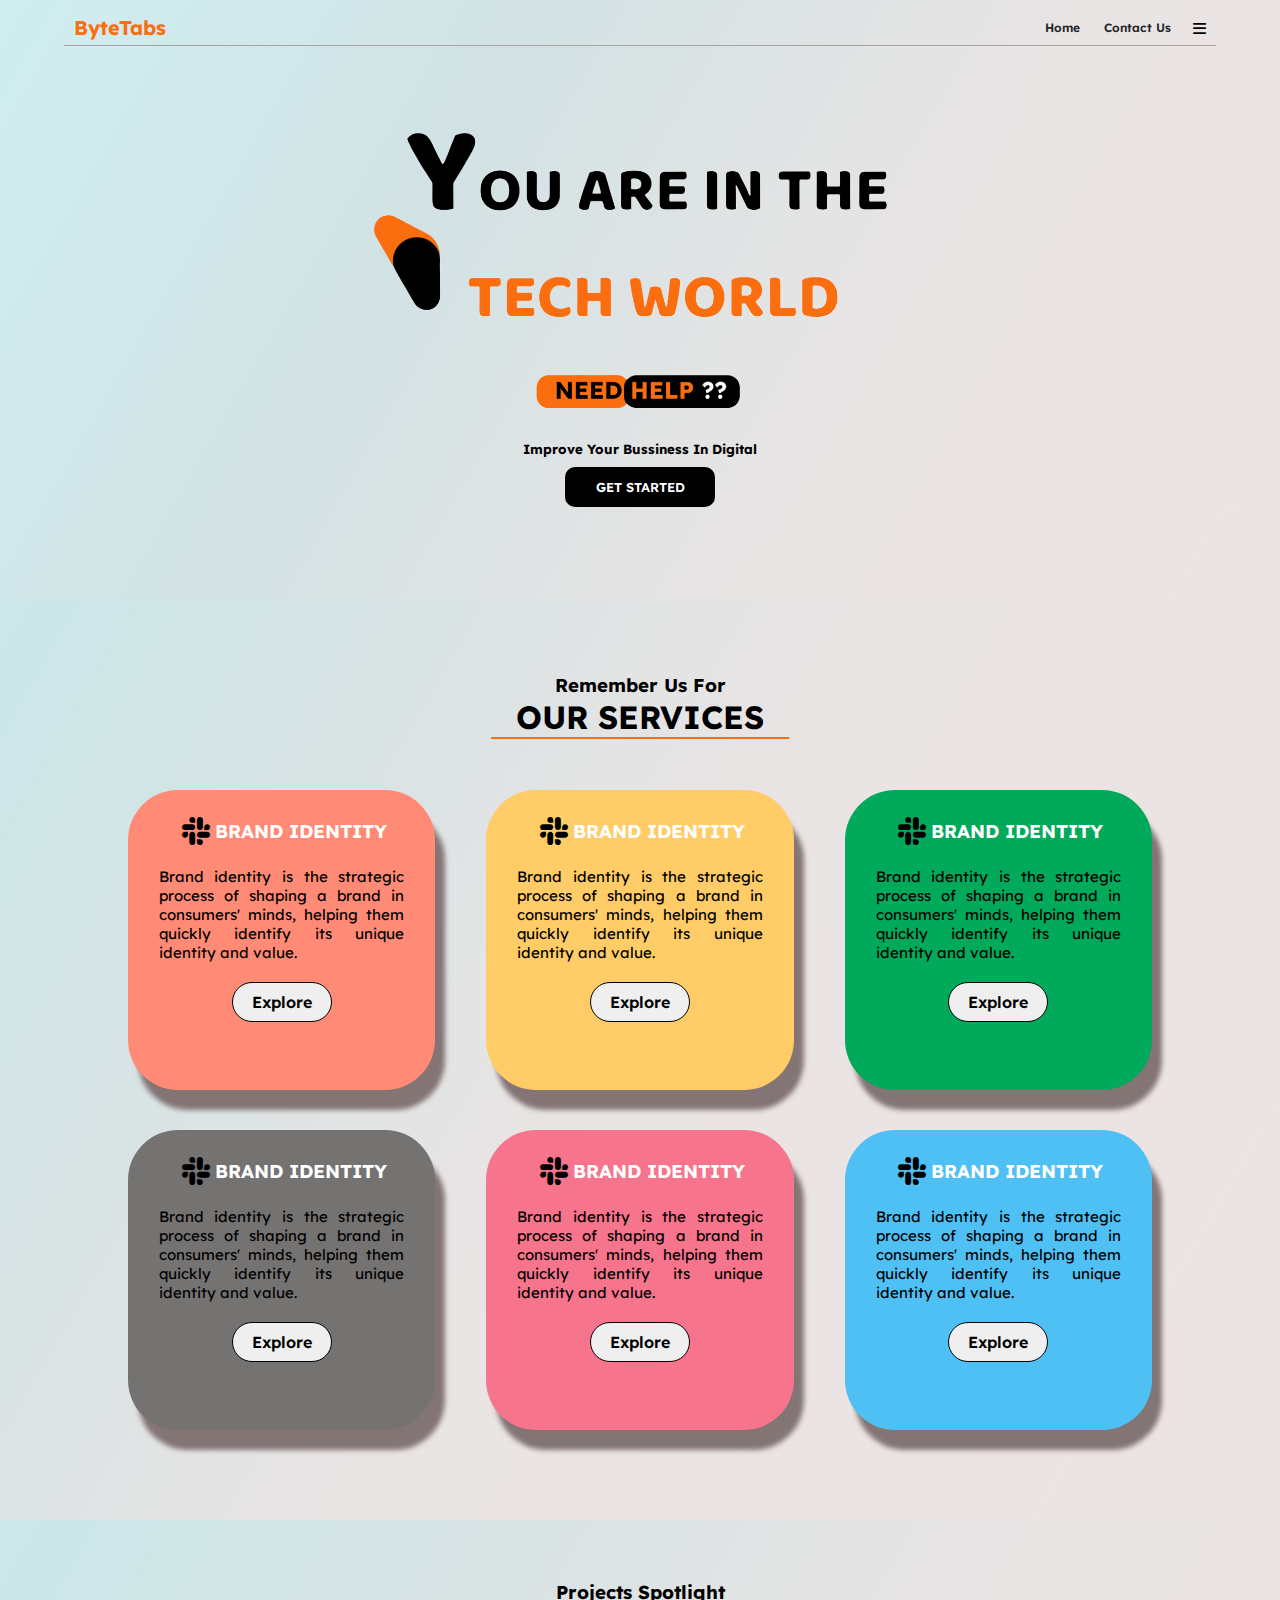
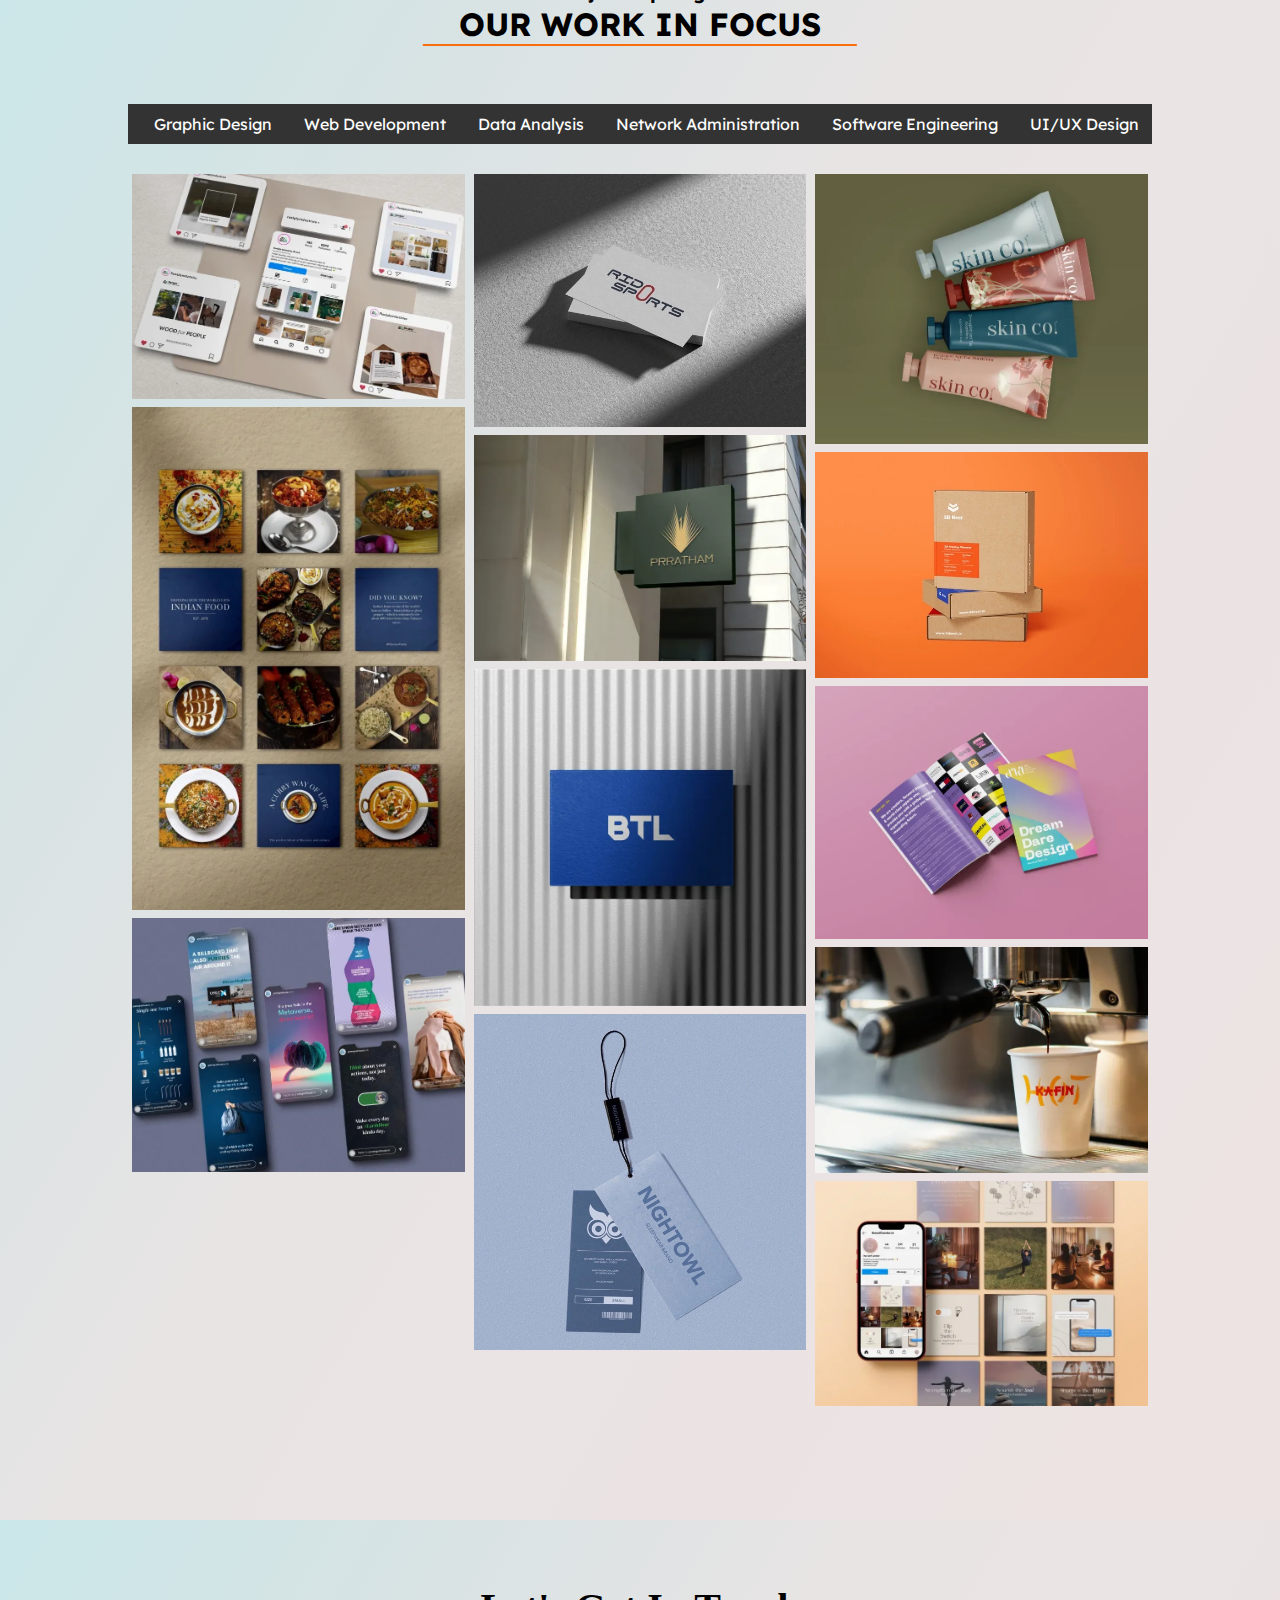
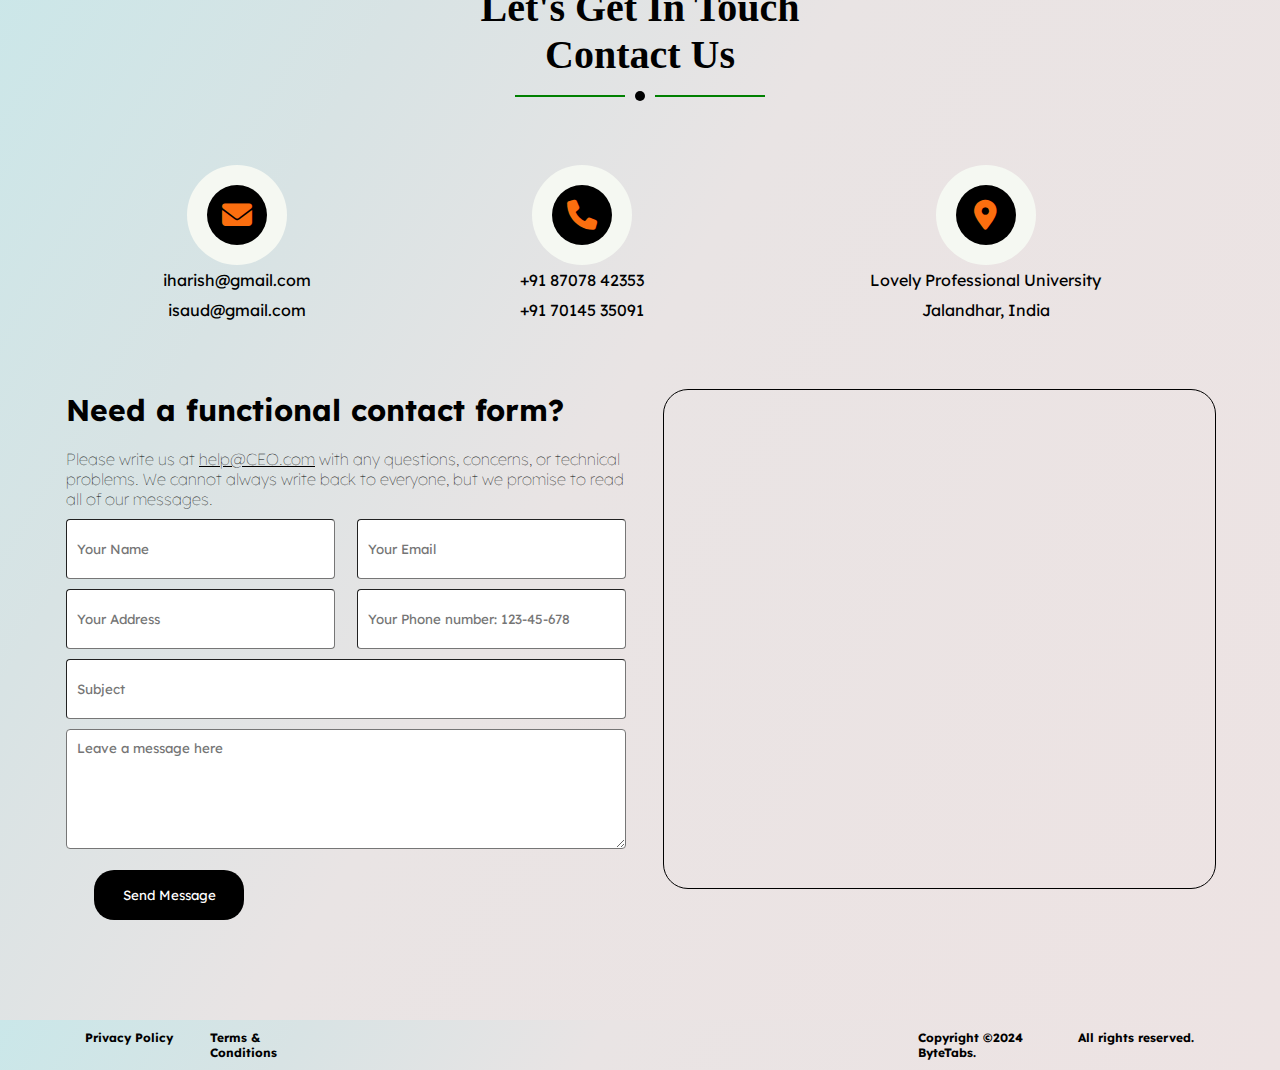
==== index.html @ bb6c129f "Add files via upload" ====
<!DOCTYPE html>
<!-- Created By CodingNepal -->
<html lang="en" dir="ltr">

<head>
   <meta charset="utf-8">
   <link rel="stylesheet" href="style.css">
   <title>ByteTabs | Home</title>
   <meta name="viewport" content="width=device-width, initial-scale=1.0">

   <link rel="stylesheet" href="https://cdnjs.cloudflare.com/ajax/libs/font-awesome/6.4.2/css/all.min.css" />

   <link href="https://fonts.googleapis.com/css2?family=Lexend+Deca&display=swap" rel="stylesheet">
</head>

<body>
   <div class="first-section">
      <nav>
         <ul>
            <li class="logo">ByteTabs</li>
            <div class="items">
               <li><a href="#">Home</a></li>
               <li><a href="#">Contact Us</a></li>
               <div id="mySidenav" class="sidenav">
                  <a href="javascript:void(0)" class="closebtn" onclick="closeNav()">&times;</a>

                  <a href="#">Home</a>
                  <a href="#">About Us</a>
                  <a href="#">Services</a>
                  <a href="#">Contact Us</a>
               </div>
               <li class="btn hamburger"><span class="fas fa-bars"></span></li>
            </div>
         </ul>
      </nav>

      <div class="head_part">
         <div class="heading-section">

            <div class="ads">
               <div class="images">
                  <img src="page1.png">
                  <img src="page2.png">
                  <img src="page3.png">
               </div>
            </div>

            <h5>Improve Your Bussiness In Digital</h5>
            <button>GET STARTED</button>
         </div>
      </div>
   </div>


   <div class="section-2">

      <div class="card-section">
         <div class="section-heading">
            <h3>Remember Us For</h3>
            <div class="underline">
               <h1>OUR SERVICES</h1>
            </div>
           

         </div>
         <div class="cards">
            <div class="card1" style="background-color: #FF8A76;">
               <div class="card-top">
                  <i class="fab fa-slack"></i>
                  <h3>BRAND IDENTITY</h3>
               </div>
               <div class="card-txt"> Brand identity is the strategic process of shaping a brand in consumers' minds,
                  helping them quickly identify its unique identity and value.</div>
               <button class="card-btn"> Explore</button>
            </div>
            <div class="card2" style="background-color:#FFCC67;">
               <div class="card-top">
                  <i class="fab fa-slack"></i>
                  <h3>BRAND IDENTITY</h3>
               </div>
               <div class="card-txt"> Brand identity is the strategic process of shaping a brand in consumers' minds,
                  helping them quickly identify its unique identity and value.</div>
               <button class="card-btn"> Explore</button>
            </div>
            <div class="card3" style="background-color: #01A95A;">
               <div class="card-top">
                  <i class="fab fa-slack"></i>
                  <h3>BRAND IDENTITY</h3>
               </div>
               <div class="card-txt"> Brand identity is the strategic process of shaping a brand in consumers' minds,
                  helping them quickly identify its unique identity and value.</div>
               <button class="card-btn"> Explore</button>
            </div>
            <div class="card4" style="background-color: #757272;">
               <div class="card-top">
                  <i class="fab fa-slack"></i>
                  <h3>BRAND IDENTITY</h3>
               </div>
               <div class="card-txt"> Brand identity is the strategic process of shaping a brand in consumers' minds,
                  helping them quickly identify its unique identity and value.</div>
               <button class="card-btn"> Explore</button>
            </div>
            <div class="card5" style="background-color: #F6748C;">
               <div class="card-top">
                  <i class="fab fa-slack"></i>
                  <h3>BRAND IDENTITY</h3>
               </div>
               <div class="card-txt"> Brand identity is the strategic process of shaping a brand in consumers' minds,
                  helping them quickly identify its unique identity and value.</div>
               <button class="card-btn"> Explore</button>
            </div>
            <div class="card6" style="background-color: #4fc0f4;">
               <div class="card-top">
                  <i class="fab fa-slack"></i>
                  <h3>BRAND IDENTITY</h3>
               </div>
               <div class="card-txt"> Brand identity is the strategic process of shaping a brand in consumers' minds,
                  helping them quickly identify its unique identity and value.</div>
               <button class="card-btn"> Explore</button>
            </div>
         </div>
      </div>
   </div>


   
   <div class="section-3">

         <div class="section-heading">
            <h3>Projects Spotlight</h3>
            <div class="underline">
               <h1>OUR WORK IN FOCUS</h1>
            </div>
         </div>


         
    <div class="scroll">
      <div class="navbar">
          <a href="#graphic-design">Graphic Design</a>
          <a href="#web-development">Web Development</a>
          <a href="#data-analysis">Data Analysis</a>
          <a href="#network-admin">Network Administration</a>
          <a href="#software-engineering">Software Engineering</a>
          <a href="#ui-ux">UI/UX Design</a>
          <a href="#database-admin">Database Administration</a>
          <a href="#cybersecurity">Cybersecurity</a>
      </div>
  
     
      </div>
         <div class="img-body">
            <div class="line1">
                <div class="box box1">
                    <img src="1.webp" alt="">
                </div>
                <div class="box box2">
                    <img src="2.webp" alt="">
                </div>
                <div class="box box3">
                    <img src="3.webp" alt="">
                </div>
            </div>
            <div class="line2">
                <div class="box box11">
                    <img src="11.webp" alt="">
                </div>
                <div class="box box12"><img src="12.webp" alt=""></div>
                <div class="box box13"><img src="13.webp" alt=""></div>
                <div class="box box14"><img src="14.webp" alt=""></div>
            </div>
            <div class="line3">
                <div class="box box21"><img src="21.webp" alt=""></div>
                <div class="box box23"><img src="22.webp" alt=""></div>
                <div class="box box23"><img src="23.webp" alt=""></div>
                <div class="box box24"><img src="24.webp" alt=""></div>
                <div class="box box25"><img src="25.webp" alt=""></div>
            </div>
        </div>
    
   </div>

<div class="section-4">

     <!-- Start Contact-Modal -->
     <div class="contact-div1">
      <h1 class="">Let's Get In Touch</h1>
      <h1>Contact Us</h1>
      <div class="line-container">
        <div class="line"></div>
        <div class="circle"></div>
        <div class="line"></div>
      </div>
    </div>
     <!-- End Contact-Modal -->

        
      <!-- Start Contact Method -->
   <div class="contact-div2">
      <div class="logo1">
        <div class="logo-design">
          <div class="logo-shadow">
            <div class="logo">
              <i class="fa-solid fa-envelope"></i>
            </div>
          </div>
        </div>
        <div class="logo-txt">
          <p class="mb-2">iharish@gmail.com</p>
          <p class="mb-0">isaud@gmail.com</p>
        </div>
      </div>

      <div class="logo2">
        <div class="logo-design">
          <div class="logo-shadow">
            <div class="logo">
              <i class="fa-solid fa-phone"></i>
            </div>
          </div>
        </div>
        <div class="logo-txt">
          <p class="mb-2">+91 87078 42353</p>
          <p class="mb-0">+91 70145 35091</p>
        </div>
      </div>

      <div class="logo3">
        <div class="logo-design">
          <div class="logo-shadow">
            <div class="logo">
              <i class="fa-solid fa-location-dot"></i>
            </div>
          </div>
        </div>
        <div class="logo-txt">
          <p class="mb-2">Lovely Professional University</p>
          <p class="mb-0">Jalandhar, India</p>
        </div>
      </div>
    </div>
    <!-- End Contact Method -->

  
    <div class="contact-div3">
        <!-- Start Query Form -->
      <div class="contact-form">
        <h3 class="">Need a functional contact form?</h3>
        <p class="">
          Please write us at <u> help@CEO.com</u> with any questions,
          concerns, or technical problems. We cannot always write back to
          everyone, but we promise to read all of our messages.
        </p>

        <div class="first-line">
          <input
            type="text"
            class="form-control"
            id="name"
            placeholder="Your Name"
          />
          <input
            type="email"
            class="form-control"
            id="email"
            placeholder="Your Email"
          />
        </div>
        <div class="first-line">
          <input
            type="text"
            class="form-control"
            id="address"
            placeholder="Your Address"
          />
          <input
            type="tel"
            class="form-control"
            id="number"
            placeholder="Your Phone number: 123-45-678"
            pattern="[0-9]{5}-[0-9]{5}"required
          />

        </div>
        <input
          type="text"
          class="form-control"
          id="subject"
          placeholder="Subject"
        />
        <textarea
          class="form-control"
          placeholder="Leave a message here"
          id="message"
          style="height: 120px"
        ></textarea>
        <div class="submit-button">
          <button  type="submit">Send Message</button>
        </div>
      </div>
      <!-- End Query Form -->

      <!-- Location at Google Map -->
      <div class="location">
        <iframe
          class="w-100 rounded"
          src="https://www.google.com/maps/embed?pb=!1m18!1m12!1m3!1d39795.9363027724!2d75.69133449046905!3d31.24406002829789!2m3!1f0!2f0!3f0!3m2!1i1024!2i768!4f13.1!3m3!1m2!1s0x391a5f5e9c489cf3%3A0x4049a5409d53c300!2sLovely%20Professional%20University!5e0!3m2!1sen!2sin!4v1692628289428!5m2!1sen!2sin"
          frameborder="0"
          style="height: 100%; min-height: 300px; border: 0"
          allowfullscreen=""
          aria-hidden="false"
          tabindex="0"
          alt="Our location"
        ></iframe>
      </div>
    </div>
</div>






<footer>
   <div class="footer-txt">
     <div class="policy_terms">
       <h4>Privacy Policy</h4>
       <h4>Terms & Conditions</h4>
     </div>
     <div class="copyright_text">
       <h4>Copyright ©2024 ByteTabs. </h4><h4>All rights reserved.</span></h4>
     </div>
   </div>
 </footer>


   <script src="script.js"></script>

</body>

</html>
---- style.css ----
@import url('https://fonts.googleapis.com/css2?family=Lexend+Deca&display=swap');

* {
  margin: 0;
  padding: 0;
  box-sizing: border-box;
  font-family: 'Lexend Deca', sans-serif;

}

body {
  height: 1500px;
}

.first-section {
  height: 600px;
  background: linear-gradient(300deg, #ede3e3, #e9e4e4, #d2e2e4, #cfeef1);
}

nav {
  background: transparent;
  padding: 15px 10px 5px 10px;
  border-bottom: 1px solid rgb(170, 163, 163);
  width: 90%;
  margin: auto;
  
}

nav ul {

  display: flex;
  list-style: none;
  flex-wrap: wrap;
  align-items: center;
  justify-content: center;
}

nav ul li.logo {
  flex: 1;
  font-size: 20px;
  font-weight: 700;
}

nav ul div.items {
  padding-left: 25px;
  display: inline-flex;
  margin-bottom: 2px;

}

nav ul div.items a {
  text-decoration: none;
  font-size: 12px;
  font-weight: 600;
  padding: 5px 12px;
  border-radius: 5px;
  margin: auto;
  color: #212529;
  line-height: 12px;
  transition: color 0.3s ease;
}

nav ul div.items a:hover {
  color: #FB6E0F;
  background-color: #f5f5f6;
}

nav ul li.btn {
  font-size: 15px;
  flex: 1;
  padding-left: 10px;
  padding-top: 3px;
  cursor: pointer;
}

.first-section .head_part {
  background-position-x: center;
  width: 85%;
  max-height: 1100px;
  max-width: 880px;
  margin: 50px auto;
  background-size: contain;
  background-repeat: no-repeat;
}

.first-section .head_part .heading-section {
  width: 70%;
  height: 80%;
  margin: auto auto;
  display: flex;
  flex-direction: column;
  align-items: center;
}

.first-section .head_part .heading-section img {
  height: 70%;
  width: 100%;
}

.first-section .head_part .heading-section h5 {
  text-align: center;
  margin-top: 10px;
}

.first-section .head_part .heading-section button {

  height: 40px;
  border-radius: 10px;
  width: 150px;
  margin-top: 10px;
  font-size: small;
  border-style: none;
  font-weight: 600;
  font-family: 'Lexend Deca', sans-serif;
  color: white;
  background-color: black;
  cursor: pointer;
}

nav ul div.items .sidenav {
  width: 0;
  height: 100%;
  position: fixed;
  z-index: 1;
  top: 0;
  right: 0;
  background-color: #111;
  color: wheat;
  overflow-x: hidden;
  transition: 0.5s;
  padding-top: 60px;
}

nav ul div.items .sidenav a {
  display: flex;
  align-items: center;
  justify-items: center;
  justify-content: center;
  text-decoration: none;
  padding: 8px ;
  font-size: 15px;
  color: white;
  display: block;
  width:80%;
  transition: 0.3s;
}

nav ul div.items .sidenav a:hover {
  color: #FB6E0F;
}

nav ul div.items .sidenav .closebtn {
  position: absolute;
  top: 10px;
  font-size: 36px;
  color: white;
  width: 20%;
  height:25px;
  left:20px;
  padding-left: 6px;
  line-height: 3px;
}
@media(max-width:500px){
  nav ul div.items li a:nth-child(1),
  nav ul div.items li a:nth-child(2){
    display:none;
  }
}
@media(max-width:400px){
 
  nav ul div.items .sidenav a {
    font-size: 10px;
}

}

@media(max-width:800px){
  .first-section {
    height: 550px;

  }
  .first-section .head_part .heading-section {
    width: 100%;
  }
  .first-section .head_part .heading-section h5 {
    font-size: 10px;
  }
  .first-section .head_part .heading-section button {
  width:120px;
  
  }
}
@media(max-width:680px){
  .first-section {
    height: 500px;

  }
}
@media(max-width:550px){
  .first-section {
    height: 450px;

  }
  .first-section .head_part {
    width:90%;
  }
  .first-section .head_part .heading-section h5 {
    font-size: 8px;
  }
  .first-section .head_part .heading-section button {
    width:100px;
    font-size: x-small;
    height:35px;
    width:100px;
    }

}


@media(max-width:450px){
  .first-section {
    height: 400px;

  }

}
@media(max-width:380px){


  .first-section {
    height: 360px;

  }

  .first-section .head_part .heading-section h5 {
    font-size: 6px;
  }
  .first-section .head_part .heading-section button {
    width:100px;
    font-size: 9px;
    height:30px;

    }
}



/* 
//////////////////////////////////////////////
/////////////////////////////////////////////
 */


.section-2 {
  height: 920px;
  
background:  linear-gradient(300deg, #ede3e3,30%, #e9e4e4, #d8e3e4, #cae7e9); 
}


.card-section{
  height:900px;
  display: flex;
  flex-direction: column;
  align-items: center;
  justify-content: center;
}
.section-heading{
  height:120px;
  width:100%;
  display: flex;
  flex-direction: column;
  align-items: center;
  justify-content: center;
}
.section-heading h1{
  margin-top: 15x;
}
.cards{
  width:70%;
  max-width: 1200px;
  height:680px;
  display: flex;
  flex-wrap: wrap;
  justify-content: space-between;
  align-items: center;

}
.card1,.card2,.card3,.card4,.card5,.card6{
  width:30%;
  height:300px;
  border-radius: 50px;
  display: flex;
  flex-direction: column;
 justify-items: center;
 align-items: center;
 box-shadow: 10px 20px 5px rgb(132, 117, 117);
}
.card-top{
  display: flex;
  align-items: center;
  justify-content: center;
  margin-top: 20px;
}
.card-txt{
  width:80%;
  margin-top: 15px;
}

.card-btn{
  width:100px;
  height:40px;
  border-radius: 40px;
  font-size: 16px;
  font-weight: 600;
  border-style: none;
  margin-top: 20px;
  border:1px solid black;
  cursor: pointer;

}

.card-top i{
  margin: 5px;
  font-size:xx-large;
  
}

.card-top h3{
  color: white;
}

.underline {
  text-decoration: none; 
  position: relative; 
  height:50px;
}   

.underline:after {
   position: absolute;
   content: '';
   height: 2px;
 top:40px;
  left: 50%;
   right: 0;
     width: 120%;
     background: #FB6E0F;
     -o-transition:.5s;
       -ms-transition:.5s;
   -moz-transition:.5s;
   -webkit-transition:.5s;
   transition:.5s;
   transform: translateX(-50%);
}

 .underline:hover:after {
     width: 200%;
     background: green;
     
}

@media(max-width:800px){
  .underline:hover:after {
    width: 150%;
    
}
}
@media(max-width:470px){
  .section-heading h3{
    font-size: medium;
  }
  .section-heading .underline h1{
    font-size: x-large;
  }
  .underline:after {
      width: 100%;
    }
  .underline:hover:after {
    width: 120%;
  }
}
@media(max-width:370px){
  .section-heading h3{
    font-size: 14px;
  }
  .section-heading .underline h1{
    font-size: 22px;
  }
  .underline:after {
      width: 100%;
      top:30px;
    }
  .underline:hover:after {
    width: 150%;
  }
}


@media(min-width:1340px){
  .card1,.card2,.card3,.card4,.card5,.card6{
    height:280px;
  }
}
@media(max-width:1320px){
  .cards{
    width:80%;
  }
}
@media(max-width:1280px){
  .card-txt{
    font-size: 15px;
  }
}
@media(max-width:1280px) and (min-width:1000px){
  .card-txt{
    text-align: justify;
  }
}
@media(max-width:1050px){
  
  .cards{
    width:90%;
  }


}@media(max-width:900px){

  .card-txt{
    font-size: 14px;
  }
  .card1,.card2,.card3,.card4,.card5,.card6{
    height:280px;
     }
}

@media(max-width:850px){
  .card-txt{
    font-size: 13px;
  }
  .card-top h3{
    font-size: medium;
  }
  .card1,.card2,.card3,.card4,.card5,.card6{
    height:260px;
    
     }
}@media(max-width:800px){
  .cards{
    width:80%;
    height:870px;
  }  
  .card1,.card2,.card3,.card4,.card5,.card6{
    width:47%;
    box-shadow: 15px 12px 15px rgb(132, 117, 117);

  }
  .card-top h3{
    font-size: large;
  }
.section-2{
  height: 1150px;;
}
.section-heading{
  margin-top: 100px;
}
.card-section{
  height: 1100px;
}
}

@media(max-width:570px){

  .cards{
    width:92%;
    height:800px;
  }
    .card1,.card2,.card3,.card4,.card5,.card6{
      width:48%;
      height:240px; 
box-shadow: 10px 12px 5px rgb(132, 117, 117);
    }
    .card-txt{
      font-size: 13px;
      text-align: justify;
      margin-top: 5px;
    }
    .card-top i{
      font-size: 26px;
    }
}

@media(max-width:470px){
  .section-2{
    height:1750px;
  }
  .cards{
    width:90%;
    height:1500px;
    justify-content: center;
  }
  .card-section{
    height:1700px;
  }
  .card1,.card2,.card3,.card4,.card5,.card6{
  width:250px;
max-width:250px;
height:220px;

  }
}

.section-3{
  padding-bottom: 10px;
}
.section-3>.section-heading{
  padding-top:5%;
  margin-top: 0;
}
.img-body{
 
  width:80%;
height:100%;
  display: flex;
  margin:2% 10% 5% 10%;
  margin-bottom: 100px;
}

.line1,.line2,.line3{
  width:32.5%;
  display: flex;
  flex-direction: column;
  margin: 0 auto;
}
.box1{
height:fit-content;
  min-height:fit-content;
  max-width:fit-content;
  width:100%;
  background-color: red;
}.box11{
height:fit-content;
  min-height:fit-content;
  max-width:fit-content;
  width:100%;
  background-color: rgb(128, 0, 255);
  
}
.box21{
height:fit-content;
  min-height:fit-content;
  max-width:fit-content; 
   
  width:100%;
  background-color: rgb(4, 255, 0);
}
.box2{
  
height:fit-content;
  min-height:fit-content;
  max-width:fit-content;
  width:100%;
  background-color: rgb(255, 242, 0);
}
.box12{  
height:fit-content;
  min-height:fit-content;
  max-width:fit-content;
  width:100%;
  background-color: rgb(0, 191, 255);
}
.box22{  
height:fit-content;
  min-height:fit-content;
  max-width:fit-content;
  width:100%;
  background-color: rgb(150, 30, 92);
}
.box3{  
height:fit-content;
  min-height:fit-content;
  max-width:fit-content;
  width:100%;
  background-color: rgb(72, 97, 185);
}
.box13{  
height:fit-content;
  min-height:fit-content;
  max-width:fit-content;
  width:100%;background-color: red;
}
.box23{  
height:fit-content;
  min-height:fit-content;
  max-width:fit-content;
  width:100%;
  background-color: rgb(79, 247, 122);
}.box25{  
height:fit-content;
  min-height:fit-content;
  max-width:fit-content;
  width:100%;
  background-color: rgb(120, 190, 225);
}.box14{  
height:fit-content;
  min-height:fit-content;
  max-width:fit-content;
  width:100%;
  background-color: rgba(194, 76, 192, 0.293);
}.box24{  
height:fit-content;
  min-height:fit-content;
  max-width:fit-content;
  width:100%;
  background-color: rgb(155, 183, 78);
}


.line1 img,.line2 img,.line3 img{
  object-fit: cover;
width:100%;
height: 100%;
min-height: 100%;
max-width:fit-content;
}

.box{
  margin: 1.2% 0;
}

.section-3{
  height:fit-content;
  align-items: center;
  background:linear-gradient(300deg, #ede3e3,30%, #e9e4e4, #d8e3e4, #cae7e9); 
   ;
}



.scroll{
  width:80%;
  margin: 5% 10% 0% 10%;
  display: flex;
  justify-content: center;
  background-color: #333;
}
.navbar {
  margin-left: 10px;
  margin-right: 10px;
  overflow-x: auto;
  padding: auto;
  height:40px;
  white-space: nowrap;
  display: flex;
  align-items: center;
  background-color: #333;
  -ms-overflow-style: none; 
  scrollbar-width: none;  
}

.navbar::-webkit-scrollbar {
  display: none;  
}

.navbar a {
  display: inline-block;
  border-radius: 5px;
  height:30px;
line-height: 16px;
  padding: 7px 16px;
  color: white;
  text-decoration: none;
}

.navbar a:hover {
  background-color: #ddd;
  color:green;
}

@media(max-width:800px){
.navbar{
  height: 35px;
}
.navbar a{
  height:23px;
  font-size: 14px;
  line-height: 14px;
  padding: 4px 10px;
}
}

@media(max-width:500px){
  .navbar{
    height: 30px;
  }
  .navbar a{
    height:20px;
    font-size: 12px;
    line-height: 12px;
    padding: 4px 10px;
  }
  }

  @media(max-width:400px){
    .navbar{
      height: 25px;
    }
    .navbar a{
      height:16px;
      font-size: 10px;
      line-height: 10px;
      padding: 3px 7px;
    }
    }
    @media(max-width:400px){
      .navbar{
        height: 22px;
      }
      .navbar a{
       

        height:15px;
        font-size: 8px;
        line-height: 14px;
        padding: 1px 7px;
      }
      }
  

    
  




.section-4{
  height:fit-content;
  height:1100px;
  align-items: center;
  background:linear-gradient(300deg, #ede3e3,30%, #e9e4e4, #d8e3e4, #cae7e9); 
   
}


/* Start Contact-Modal */

 .contact-div1{
  
text-align: center;
width:100%;
margin-left: auto;
margin-right: auto;
}
.contact-div1 h1:nth-child(1){

  padding-top: 5%;
}
.contact-div1 h1{
  font-size:40px;
font-family: 'Playfair Display', serif;
}
.line-container {
  width:250px;
  margin:1% auto 2% auto;
  display: flex;
  align-items: center;
  justify-content: center;
}

.line {
  height: 2px;
  flex: 1;
  background-color:green;
}


.circle {
  width: 10px;
  height: 10px; 
  background-color:black;
  border-radius: 50%;
  margin: 0 10px;
}

@media(max-width:590px){
  
  .contact-div1 h1{
    font-size: 30px;
  }
  .line-container{
    width:50%;
  }
}
@media(max-width:350px){
  
  .contact-div1 h1{
    font-size: 25px;
  }
}




.contact-div2{
  width:90%;
  margin: 5% auto;
  height:160px;
  display: flex;
  flex-direction: row;
  justify-content: space-around;
}

.logo1,.logo2{
  width:30%;
}
.logo3{
  width:40%;
}
.logo-design{
  margin-left: auto;
  margin-right: auto;
  width:100px;
  height:100px;
  background-color:#f5f8f2;
border-radius: 50%;
  display: flex;
  justify-content: center;
  align-items: center;
} 
.logo-shadow{
  border-radius: 50%;
  width:60px;
  height:60px;
  background-color:black;
  display: flex;
  justify-content: center;
  align-items: center;
}
.logo{
  font-size: 30px;
color: #FB6E0F;
}
.logo-txt{
  text-align: center;
  line-height: 30px;
}

@media (max-width:650px){

.contact-div2{
  flex-direction: column;
  justify-content: space-around;
  height:550px;
  align-items: center;
}
.logo1,.logo2,.logo3{
  width:100%;
}
}





/* End Contact-Method */

/*
//////////////////////////////////////////////
//////////////////////////////////////////////
*/

/* Start Query Form and Location */



.contact-div3{
  width:90%;
display: flex;
flex-direction: row;  
  margin: 5% auto;
  height:500px;
  justify-content: space-between;
 }

.contact-form{
  width:49%;
  display: flexbox;
  padding: 2px;
  
}
.contact-form h3{
  font-size:30px ;
  
font-family:'Lexend Deca', sans-serif; 
}
.contact-form>p{
  margin-top:20px ;
  font-weight:100;
  
}

.location{
  width:48%;
  
  border: 1px solid black;
  border-radius: 25px;
}
.location iframe{
  width:100%;
  height:100%;
  border-radius: 25px;
}
.first-line,#subject,#message{
  width:100%;
}
.first-line{
  display: flex;
  flex-direction: row;
  justify-content:space-between;
}
#name{
  width:48%;
}
#email{
  width:48%;
}
#address{
  width:48%;
}
#number{
  width:48%;
}
.contact-form input, .contact-form textarea{
  height:60px;
  margin-top: 10px;
  border-radius: 4px;
  border-width: 1px;
  box-sizing: border-box;
}
.contact-form input{
  padding-left: 10px;
}
.contact-form textarea{
  
  padding-top: 10px;
  
  padding-left: 10px;
}
.contact-form .submit-button{
  margin-left:5%;
  margin-top: 3%;
}
.submit-button button{
background-color: black;
color: white;
width:150px;
height:50px;
padding: auto;
border-radius:20px;
margin-left: auto;
margin-left: auto;
border-style: none;
cursor: pointer;
}
@media(max-width:1100px){

  .contact-div3{
    flex-direction: column;
    height:950px;
    justify-content: space-around;
  }
  .contact-form{
    width:100%;
    height:50%;
  }
  .location{
    margin-top: 100px;
    width:100%;
    height:400px;
  }
}
@media(max-width:1100px) and (min-width:650px){
  .section-4{
    height:1400px;
  }
}
@media (max-width:650px){
  .section-4{
    height: 1750px;
  }
}
@media (max-width:540px){
 
  .location{
    margin-top: 150px;
 
  }
}

@media (max-width:540px){
  .section-4{
    height: 1800px;
  }
  
  .location{
    margin-top: 250px;
 
  }
  
}

@media(max-width:500px){
  .contact-div3{
    height:1000px;
  }
  .first-line{
    flex-direction: column;
  }
  #name,#email,#address,#number{
    width:100%;
  }
}

/* @media(max-width:500px){
  .contact-div3{
    height:1000px;
  }
  .location{
    margin-top:5%;
    height:300px;
  }
} */

@media(max-width:350px){
.location{
  height: 230px;
}
}






  /* Start Footer */
  footer {
    width: 100%;
    background:  linear-gradient(300deg, #ede3e3,30%, #e9e4e4, #d8e3e4, #cae7e9)
  }
  
  footer .footer-txt {
    max-width: 1250px;
    width: 95%;
    margin-left: auto;
    margin-right: auto;
    padding: 10px 40px 10px 40px;
    display: flex;
    justify-content: space-between;
  }
  
  footer .footer-txt .policy_terms,
  footer .footer-txt .copyright_text,
  footer .footer-txt .copyright_text h4 a {
    font-size: 12px;
    font-weight: 600;
    color: black;

    text-decoration: none;

  }
  
  footer .footer-txt .policy_terms{
    width:250px;
    display: flex;
  }
  footer .footer-txt .copyright_text{
    width:290px;
    display: flex;
    flex-direction: row;
  }
  footer .footer-txt .policy_terms h4
  {
    line-height: 15px;
    margin-left: 5%;
   width: 150px;
  }
  footer .footer-txt .copyright_text h4:nth-child(1) {
    line-height: 15px;
   width: 160px;
  }
  footer .footer-txt .copyright_text h4:nth-child(2) {
    line-height: 15px;
   width: 130px;
  }
 
@media(max-width:670px){
  footer .footer-txt {
    width: 100%;
    padding: 10px 20px;
  }
  footer .footer-txt .policy_terms {
   width:220px;
  }
  footer .footer-txt .policy_terms h4
  {
    margin-left: 0%;
    width:fit-content;
    display: block;
  
  }
  footer .footer-txt .policy_terms h4:nth-child(2){
    margin-left: 20px;
  }
}

@media(max-width:540px){
  footer .footer-txt .copyright_text h4, 
  footer .footer-txt .policy_terms h4{
    font-size: 5px;
    font-weight: normal;
}
footer .footer-txt .policy_terms h4:nth-child(2){
  margin-left: 0;
}
footer .footer-txt .policy_terms{
  flex-direction: column;
}
}

@media(max-width:470px){
  footer .footer-txt .copyright_text{
    flex-direction: column;
  }
  footer .footer-txt .policy_terms,
  footer .footer-txt .copyright_text{
    width:fit-content;
  }

}
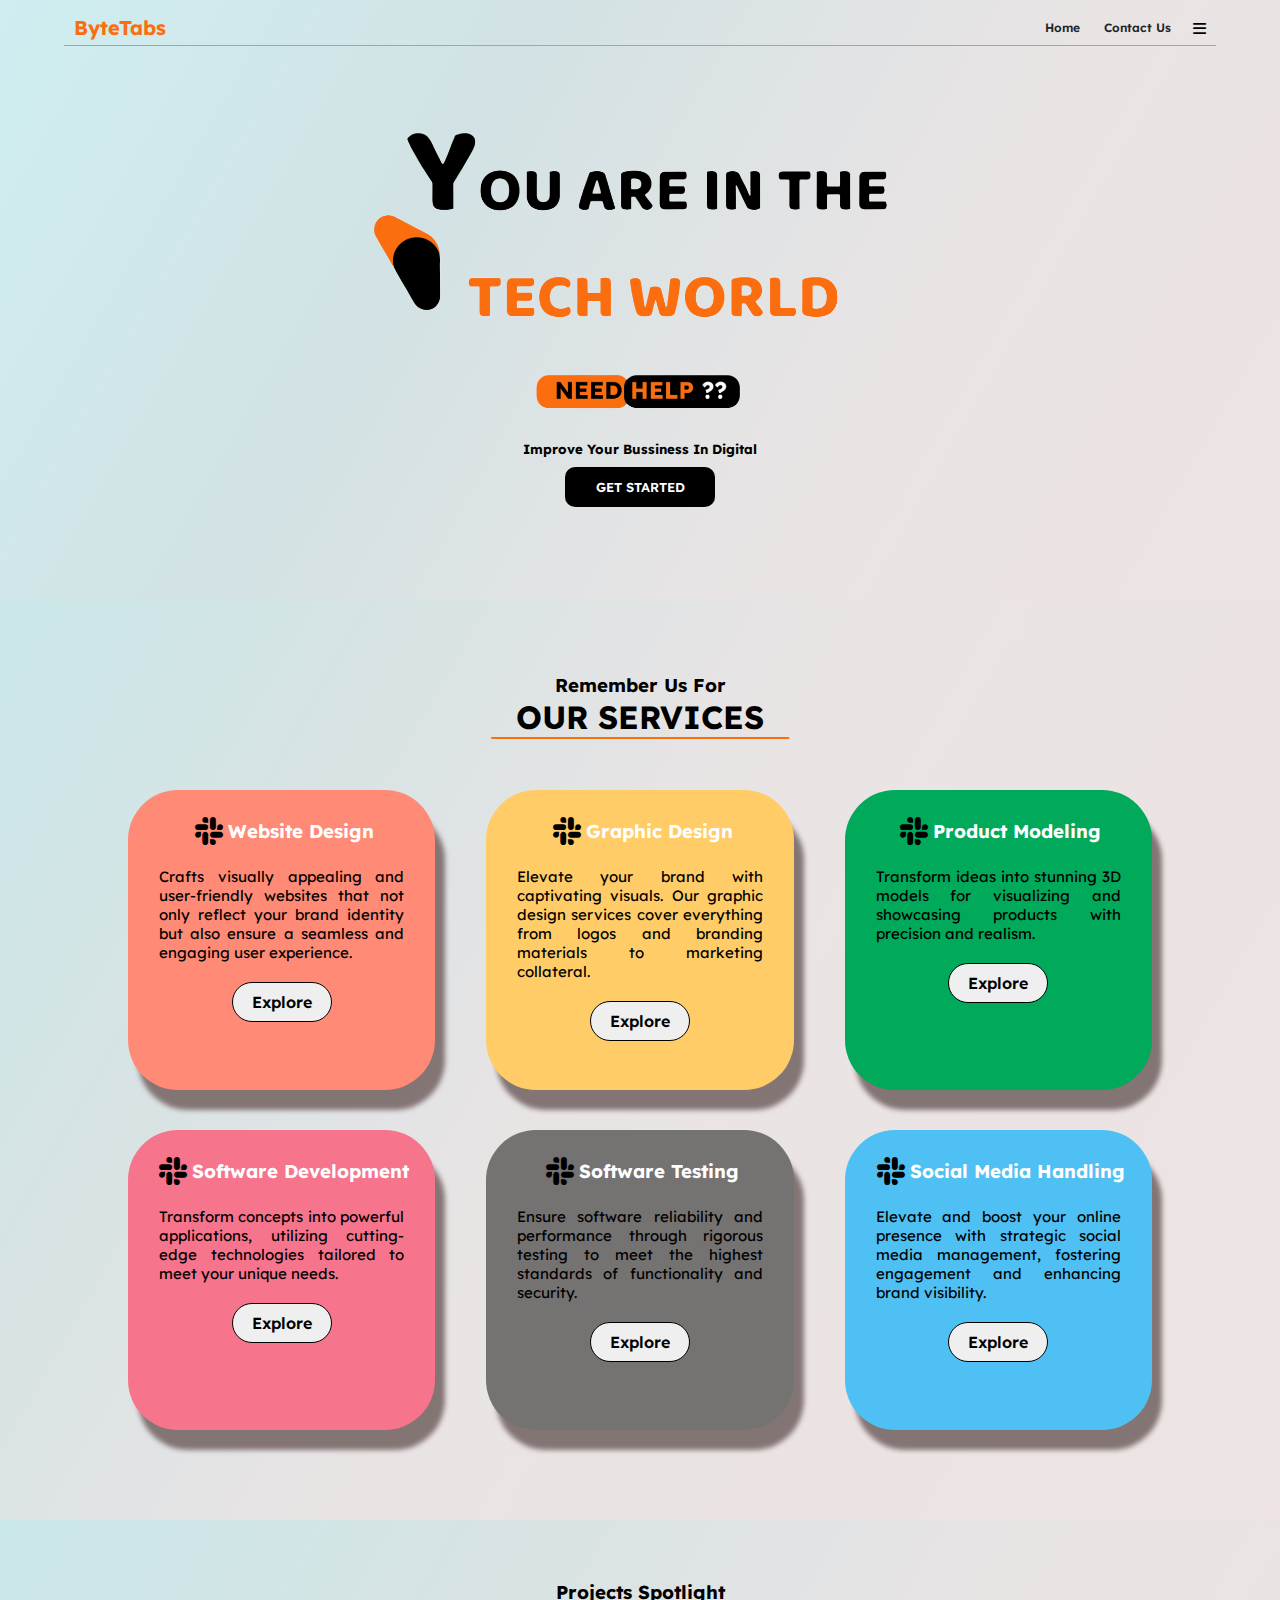
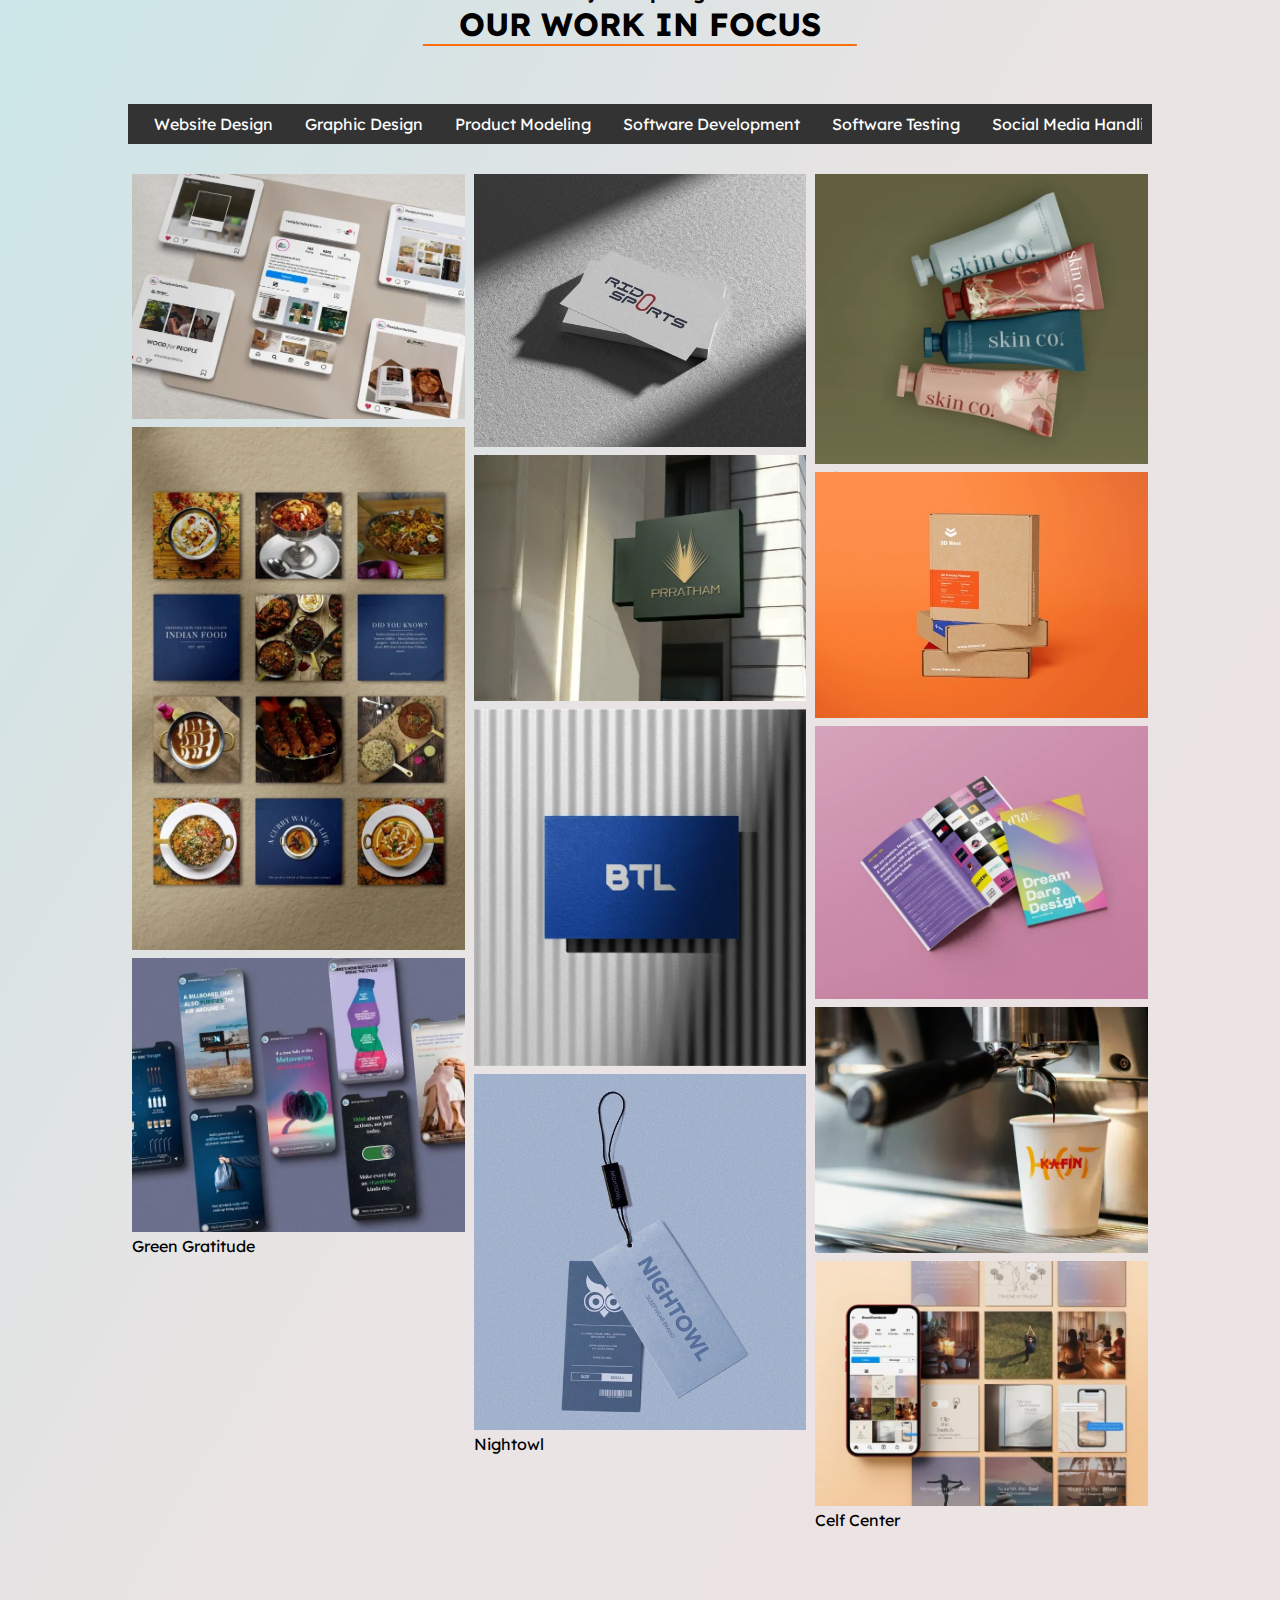
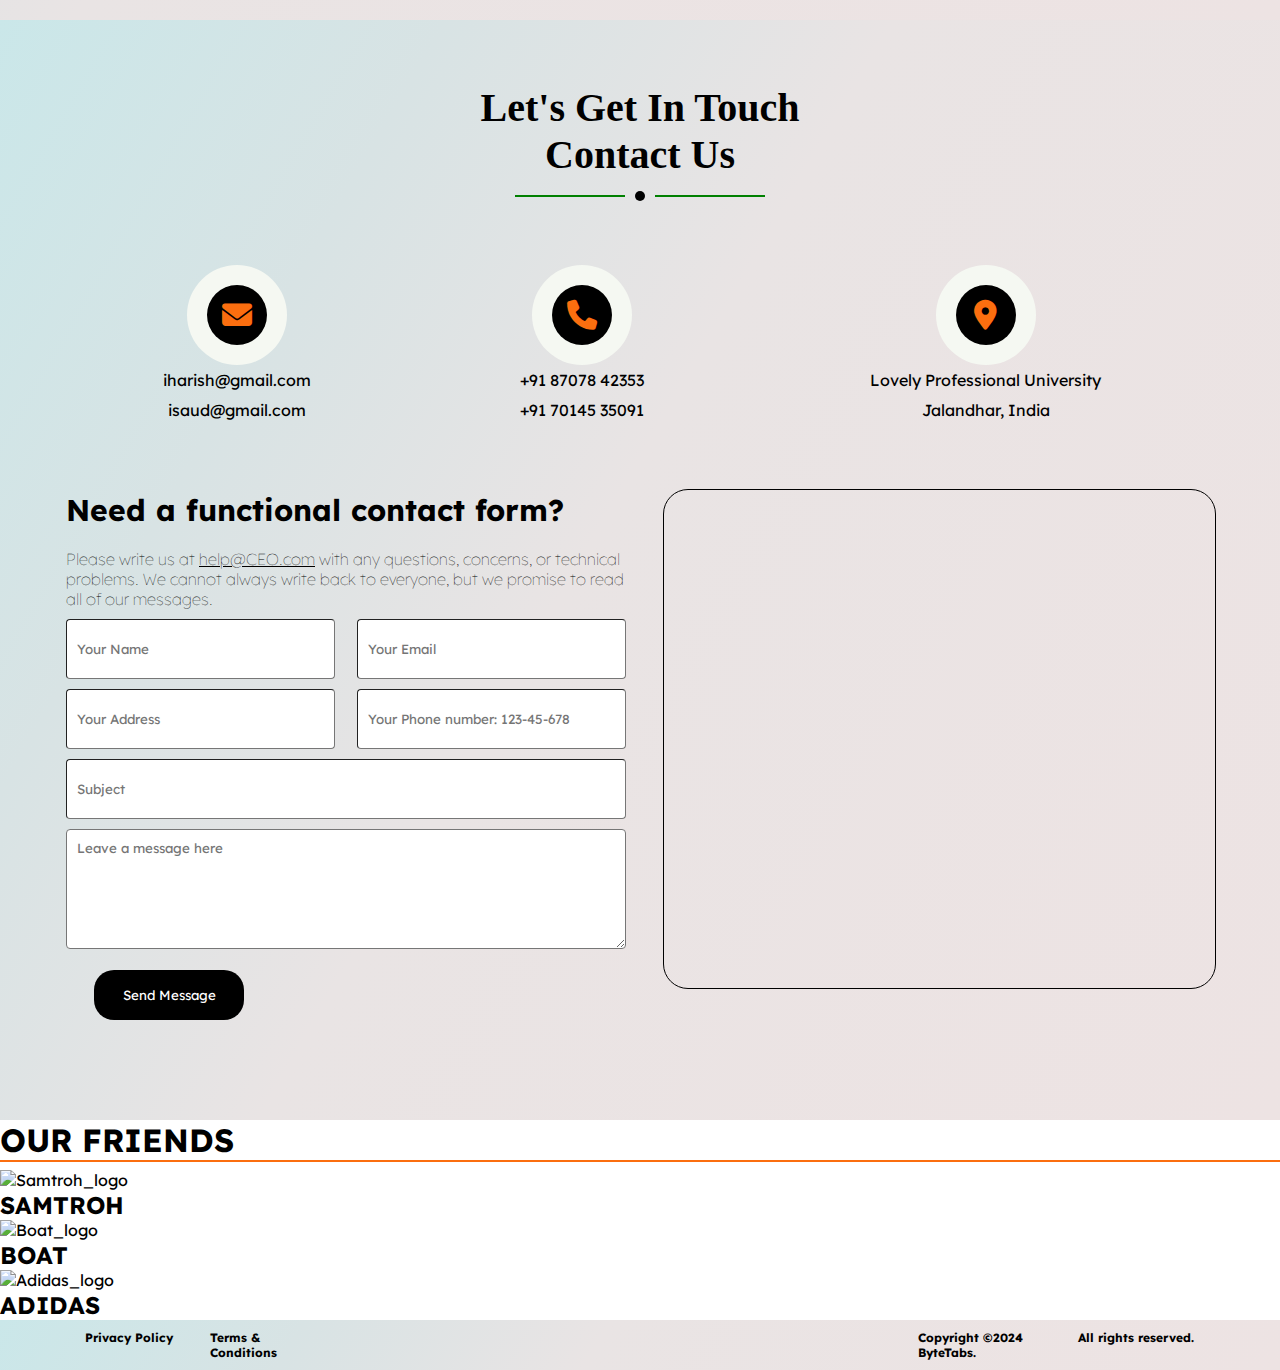
==== commit 96109123: "Update index.html" ====
--- a/index.html
+++ b/index.html
@@ -19,13 +19,13 @@
          <ul>
             <li class="logo">ByteTabs</li>
             <div class="items">
-               <li><a href="#">Home</a></li>
+               <li><a href="index.html">Home</a></li>
                <li><a href="#">Contact Us</a></li>
                <div id="mySidenav" class="sidenav">
                   <a href="javascript:void(0)" class="closebtn" onclick="closeNav()">&times;</a>
 
-                  <a href="#">Home</a>
-                  <a href="#">About Us</a>
+                  <a href="index.html">Home</a>
+                  <a href="about.html">About Us</a>
                   <a href="#">Services</a>
                   <a href="#">Contact Us</a>
                </div>
@@ -64,58 +64,57 @@
 
          </div>
          <div class="cards">
-            <div class="card1" style="background-color: #FF8A76;">
-               <div class="card-top">
-                  <i class="fab fa-slack"></i>
-                  <h3>BRAND IDENTITY</h3>
-               </div>
-               <div class="card-txt"> Brand identity is the strategic process of shaping a brand in consumers' minds,
-                  helping them quickly identify its unique identity and value.</div>
-               <button class="card-btn"> Explore</button>
-            </div>
-            <div class="card2" style="background-color:#FFCC67;">
-               <div class="card-top">
-                  <i class="fab fa-slack"></i>
-                  <h3>BRAND IDENTITY</h3>
-               </div>
-               <div class="card-txt"> Brand identity is the strategic process of shaping a brand in consumers' minds,
-                  helping them quickly identify its unique identity and value.</div>
-               <button class="card-btn"> Explore</button>
-            </div>
-            <div class="card3" style="background-color: #01A95A;">
-               <div class="card-top">
-                  <i class="fab fa-slack"></i>
-                  <h3>BRAND IDENTITY</h3>
-               </div>
-               <div class="card-txt"> Brand identity is the strategic process of shaping a brand in consumers' minds,
-                  helping them quickly identify its unique identity and value.</div>
-               <button class="card-btn"> Explore</button>
-            </div>
-            <div class="card4" style="background-color: #757272;">
-               <div class="card-top">
-                  <i class="fab fa-slack"></i>
-                  <h3>BRAND IDENTITY</h3>
-               </div>
-               <div class="card-txt"> Brand identity is the strategic process of shaping a brand in consumers' minds,
-                  helping them quickly identify its unique identity and value.</div>
-               <button class="card-btn"> Explore</button>
-            </div>
-            <div class="card5" style="background-color: #F6748C;">
-               <div class="card-top">
-                  <i class="fab fa-slack"></i>
-                  <h3>BRAND IDENTITY</h3>
-               </div>
-               <div class="card-txt"> Brand identity is the strategic process of shaping a brand in consumers' minds,
-                  helping them quickly identify its unique identity and value.</div>
-               <button class="card-btn"> Explore</button>
-            </div>
-            <div class="card6" style="background-color: #4fc0f4;">
-               <div class="card-top">
-                  <i class="fab fa-slack"></i>
-                  <h3>BRAND IDENTITY</h3>
-               </div>
-               <div class="card-txt"> Brand identity is the strategic process of shaping a brand in consumers' minds,
-                  helping them quickly identify its unique identity and value.</div>
+            <div class="card1 card" style="background-color: #FF8A76;">
+               <div class="card-top">
+                  <i class="fab fa-slack"></i>
+                  <h3>Website Design</h3>
+               </div>
+               <div class="card-txt"><span>
+                Crafts visually appealing and user-friendly websites that not only reflect your brand identity but also ensure a seamless and engaging user experience.</span></div>
+               <button class="card-btn"> Explore</button>
+            </div>
+            <div class="card2 card" style="background-color:#FFCC67;">
+               <div class="card-top">
+                  <i class="fab fa-slack"></i>
+                  <h3>Graphic Design</h3>
+               </div>
+               <div class="card-txt"> Elevate your brand with captivating visuals. Our graphic design services cover everything from logos and branding materials to marketing collateral.</div>
+               <button class="card-btn"> Explore</button>
+            </div>
+            <div class="card3 card" style="background-color: #01A95A;">
+               <div class="card-top">
+                  <i class="fab fa-slack"></i>
+                  <h3>Product Modeling</h3>
+               </div>
+               <div class="card-txt"> Transform ideas into stunning 3D models for visualizing and showcasing products with precision and realism. </div>
+               <button class="card-btn"> Explore</button>
+            </div>
+           
+            <div class="card5 card" style="background-color: #F6748C;">
+               <div class="card-top">
+                  <i class="fab fa-slack"></i>
+                  <h3>Software Development</h3>
+               </div>
+               <div class="card-txt">Transform concepts into powerful applications, utilizing cutting-edge technologies tailored to meet your unique needs.  </div>
+               <button class="card-btn"> Explore</button>
+            </div>
+            <div class="card4 card" style="background-color: #757272;">
+               <div class="card-top">
+                  <i class="fab fa-slack"></i>
+                  <h3>Software Testing</h3>
+               </div>
+               <div class="card-txt">Ensure software reliability and performance through rigorous testing to meet the highest standards of functionality and security.
+
+               </div>
+               <button class="card-btn"> Explore</button>
+            </div>
+            <div class="card6 card" style="background-color: #4fc0f4;">
+               <div class="card-top">
+                  <i class="fab fa-slack"></i>
+                  <h3>Social Media Handling</h3>
+               </div>
+               <div class="card-txt">Elevate and boost your online presence with strategic social media management, fostering engagement and enhancing brand visibility.
+                   </div>
                <button class="card-btn"> Explore</button>
             </div>
          </div>
@@ -137,14 +136,14 @@
          
     <div class="scroll">
       <div class="navbar">
-          <a href="#graphic-design">Graphic Design</a>
-          <a href="#web-development">Web Development</a>
-          <a href="#data-analysis">Data Analysis</a>
-          <a href="#network-admin">Network Administration</a>
-          <a href="#software-engineering">Software Engineering</a>
-          <a href="#ui-ux">UI/UX Design</a>
-          <a href="#database-admin">Database Administration</a>
-          <a href="#cybersecurity">Cybersecurity</a>
+          <a href="#graphic-design">Website Design</a>
+          <a href="#web-development">Graphic Design</a>
+          <a href="#data-analysis">Product Modeling</a>
+          
+          <a href="#network-admin">Software Development</a>
+          <a href="#software-engineering">Software Testing</a>
+          <a href="#ui-ux">Social Media Handling</a>
+         
       </div>
   
      
@@ -153,30 +152,33 @@
             <div class="line1">
                 <div class="box box1">
                     <img src="1.webp" alt="">
+                    <div class="bottom-left">Realply</div>
                 </div>
                 <div class="box box2">
                     <img src="2.webp" alt="">
+                    <div class="bottom-left">Moti Mahal</div>
                 </div>
                 <div class="box box3">
                     <img src="3.webp" alt="">
+                    <div class="bottom-left">Green Gratitude</div>
                 </div>
             </div>
             <div class="line2">
                 <div class="box box11">
                     <img src="11.webp" alt="">
+                    <div class="bottom-left">Rido Sports</div>
                 </div>
-                <div class="box box12"><img src="12.webp" alt=""></div>
-                <div class="box box13"><img src="13.webp" alt=""></div>
-                <div class="box box14"><img src="14.webp" alt=""></div>
+                <div class="box box12"><img src="12.webp" alt=""> <div class="bottom-left">Prratham</div></div>
+                <div class="box box13"><img src="13.webp" alt=""> <div class="bottom-left">BTL</div></div>
+                <div class="box box14"><img src="14.webp" alt=""> <div class="bottom-left">Nightowl</div></div>
             </div>
             <div class="line3">
-                <div class="box box21"><img src="21.webp" alt=""></div>
-                <div class="box box23"><img src="22.webp" alt=""></div>
-                <div class="box box23"><img src="23.webp" alt=""></div>
-                <div class="box box24"><img src="24.webp" alt=""></div>
-                <div class="box box25"><img src="25.webp" alt=""></div>
-            </div>
-        </div>
+                <div class="box box21"><img src="21.webp" alt=""> <div class="bottom-left">Skin CO.</div></div>
+                <div class="box box23"><img src="22.webp" alt=""> <div class="bottom-left">3D Nest </div></div>
+                <div class="box box23"><img src="23.webp" alt=""> <div class="bottom-left">IMS - DIA</div></div>
+                <div class="box box24"><img src="24.webp" alt=""> <div class="bottom-left">Kafin</div></div>
+                <div class="box box25"><img src="25.webp" alt=""> <div class="bottom-left">Celf Center</div></div>
+            </div> </div>
     
    </div>
 
@@ -317,7 +319,36 @@
 </div>
 
 
-
+<div class="about-div">
+<div class="friends">
+   <div class="friends-heading">
+     <div class="underline">
+       <h1>OUR FRIENDS</h1>
+     </div>
+   </div>
+   <div class="friends-content">
+     <div class="frnd2">
+       <div class="friend-image">
+         <img src="3a.png" alt="Samtroh_logo">
+       </div> 
+       <h2>SAMTROH</h2>
+     </div>
+     <div class="frnd1" >
+       <div class="friend-image">
+         <img src="4a.png" alt="Boat_logo">
+       </div>
+       <h2>BOAT</h2>
+     </div>
+     <div class="frnd3">
+       <div class="friend-image">
+         <img src="5a.png" alt="Adidas_logo">
+       </div>
+
+       <h2>ADIDAS</h2>
+     </div>
+   </div>
+ </div>
+</div>
 
 
 
@@ -338,4 +369,4 @@
 
 </body>
 
-</html>+</html>
--- a/style.css
+++ b/style.css
@@ -23,6 +23,7 @@
   border-bottom: 1px solid rgb(170, 163, 163);
   width: 90%;
   margin: auto;
+  max-width: 1500px;
   
 }
 
@@ -519,9 +520,10 @@
 .img-body{
  
   width:80%;
+  max-width: 1600px;
 height:100%;
   display: flex;
-  margin:2% 10% 5% 10%;
+  margin:2% auto 5% auto;
   margin-bottom: 100px;
 }
 
@@ -638,7 +640,8 @@
 
 .scroll{
   width:80%;
-  margin: 5% 10% 0% 10%;
+  max-width: 1600px;
+  margin: 5% auto 0% auto;
   display: flex;
   justify-content: center;
   background-color: #333;
@@ -744,7 +747,7 @@
 /* Start Contact-Modal */
 
  .contact-div1{
-  
+  max-width: 1600px;
 text-align: center;
 width:100%;
 margin-left: auto;
@@ -802,6 +805,7 @@
 
 .contact-div2{
   width:90%;
+  max-width: 1600px;
   margin: 5% auto;
   height:160px;
   display: flex;
@@ -873,6 +877,7 @@
 
 
 .contact-div3{
+  max-width: 1700px;
   width:90%;
 display: flex;
 flex-direction: row;  
@@ -1112,27 +1117,24 @@
   }
 }
 
-@media(max-width:540px){
+
+@media(max-width:550px){
   footer .footer-txt .copyright_text h4, 
   footer .footer-txt .policy_terms h4{
-    font-size: 5px;
-    font-weight: normal;
-}
-footer .footer-txt .policy_terms h4:nth-child(2){
-  margin-left: 0;
-}
-footer .footer-txt .policy_terms{
-  flex-direction: column;
-}
-}
-
-@media(max-width:470px){
+    font-size: 6px;
+    font-weight: 600;
+    
+  }
   footer .footer-txt .copyright_text{
-    flex-direction: column;
-  }
-  footer .footer-txt .policy_terms,
-  footer .footer-txt .copyright_text{
+    width:150px;
+  }
+  footer .footer-txt .policy_terms h4:nth-child(2){
+    margin-left: 5px;
+  }
+  footer .footer-txt .copyright_text h4{
+    margin-left: 0%;
     width:fit-content;
-  }
-
-}
+    display: block;
+
+  }
+}
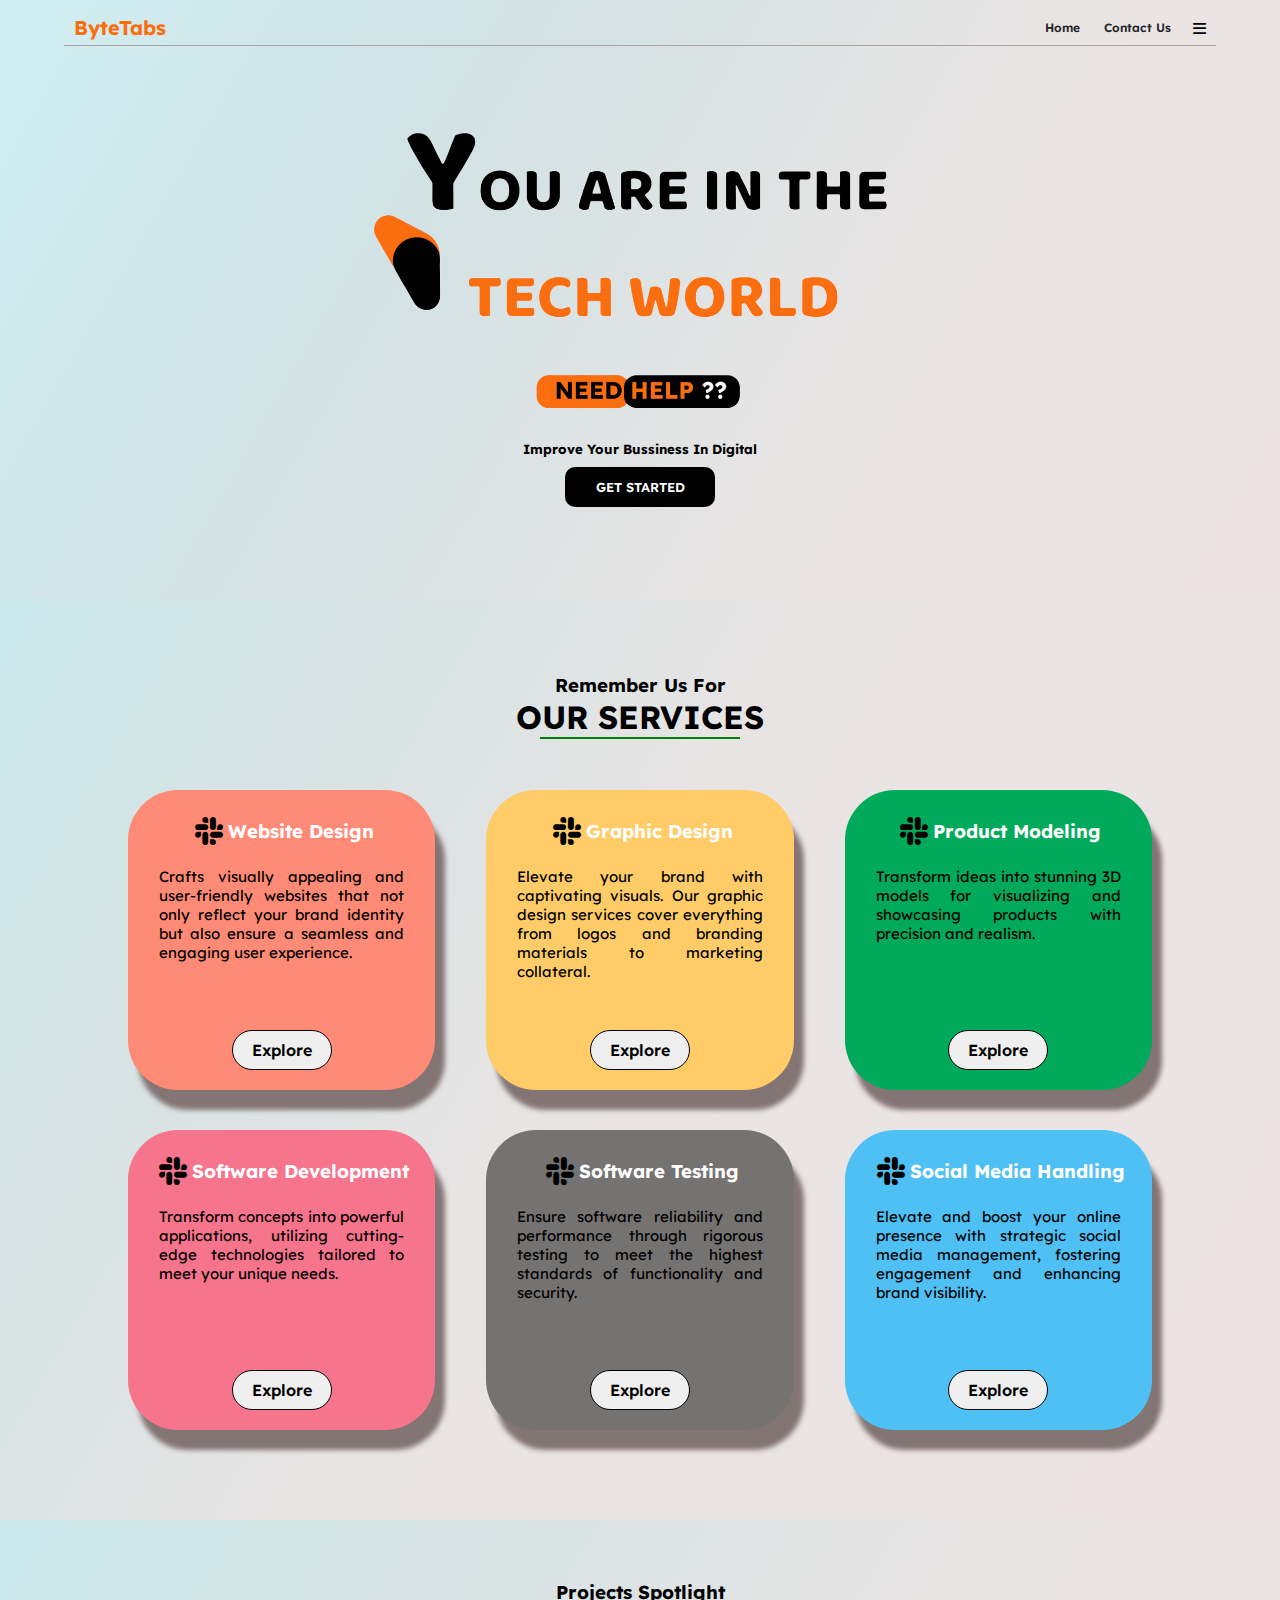
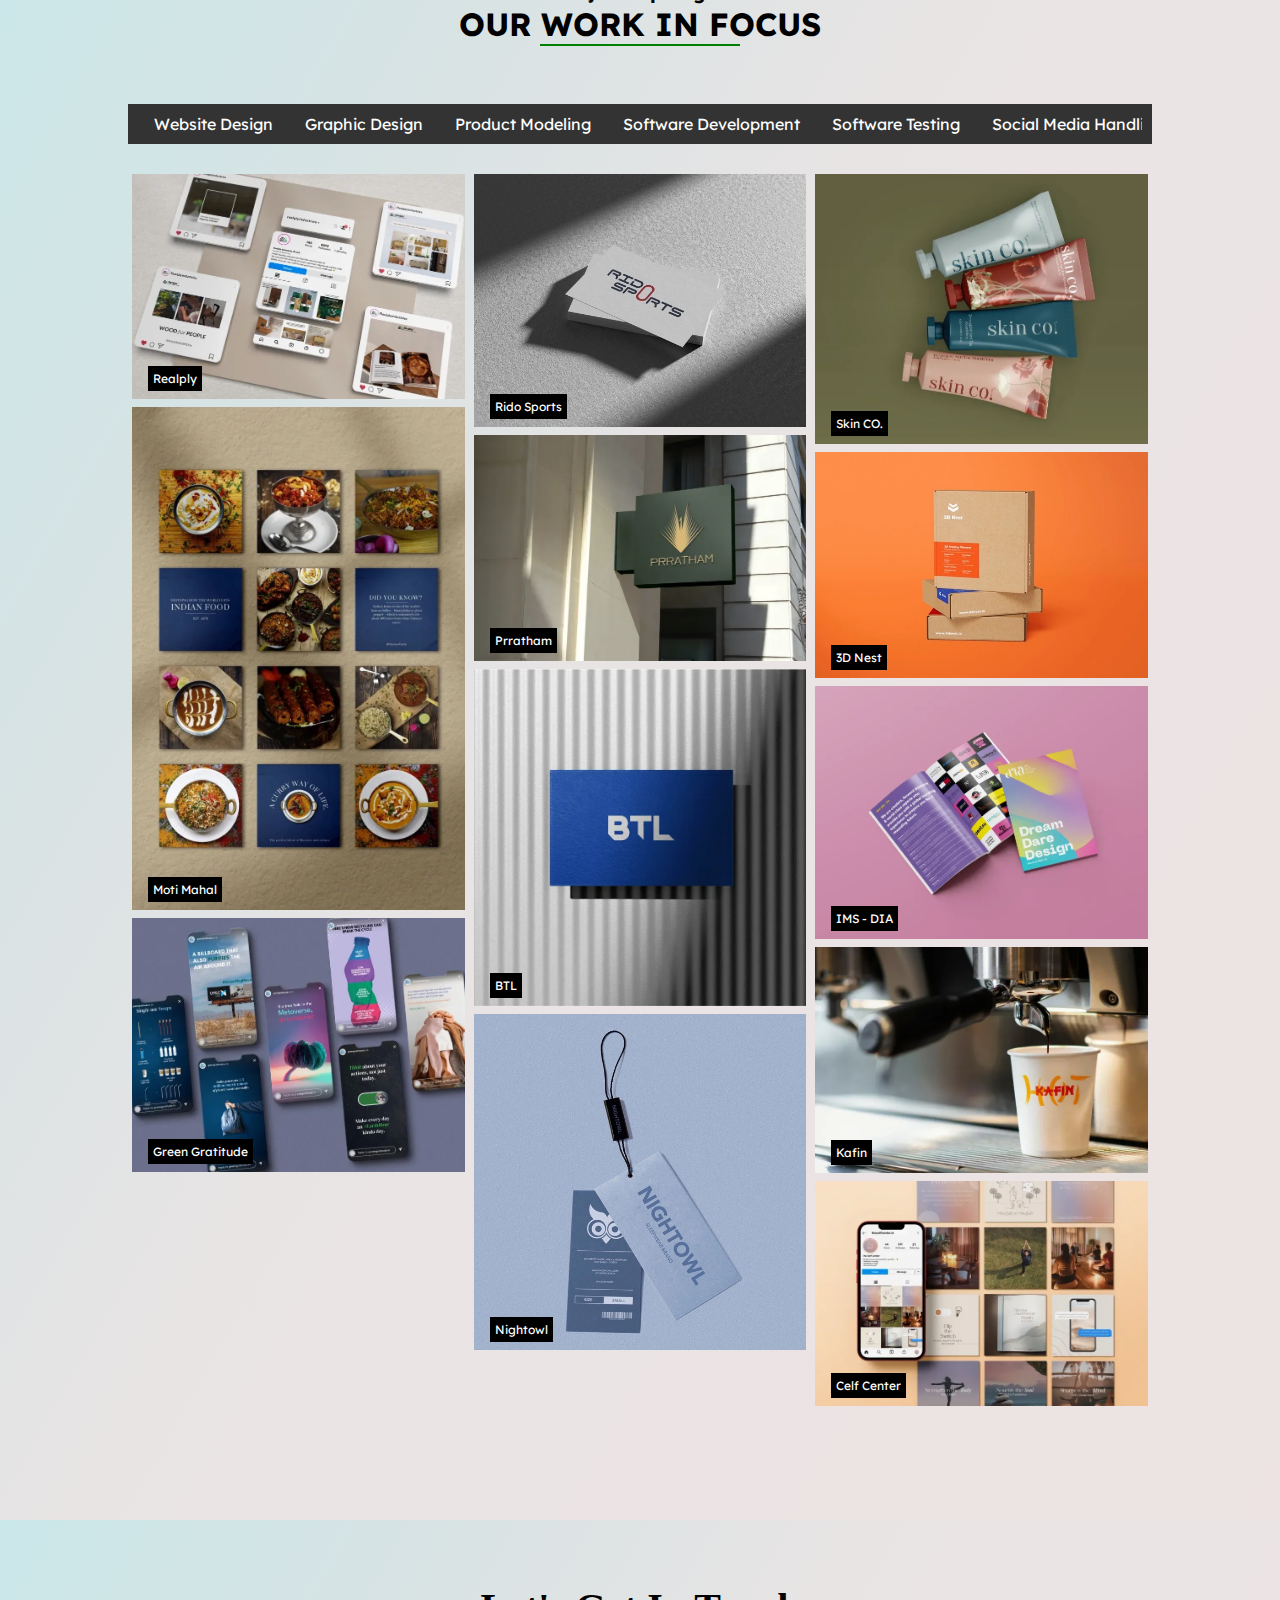
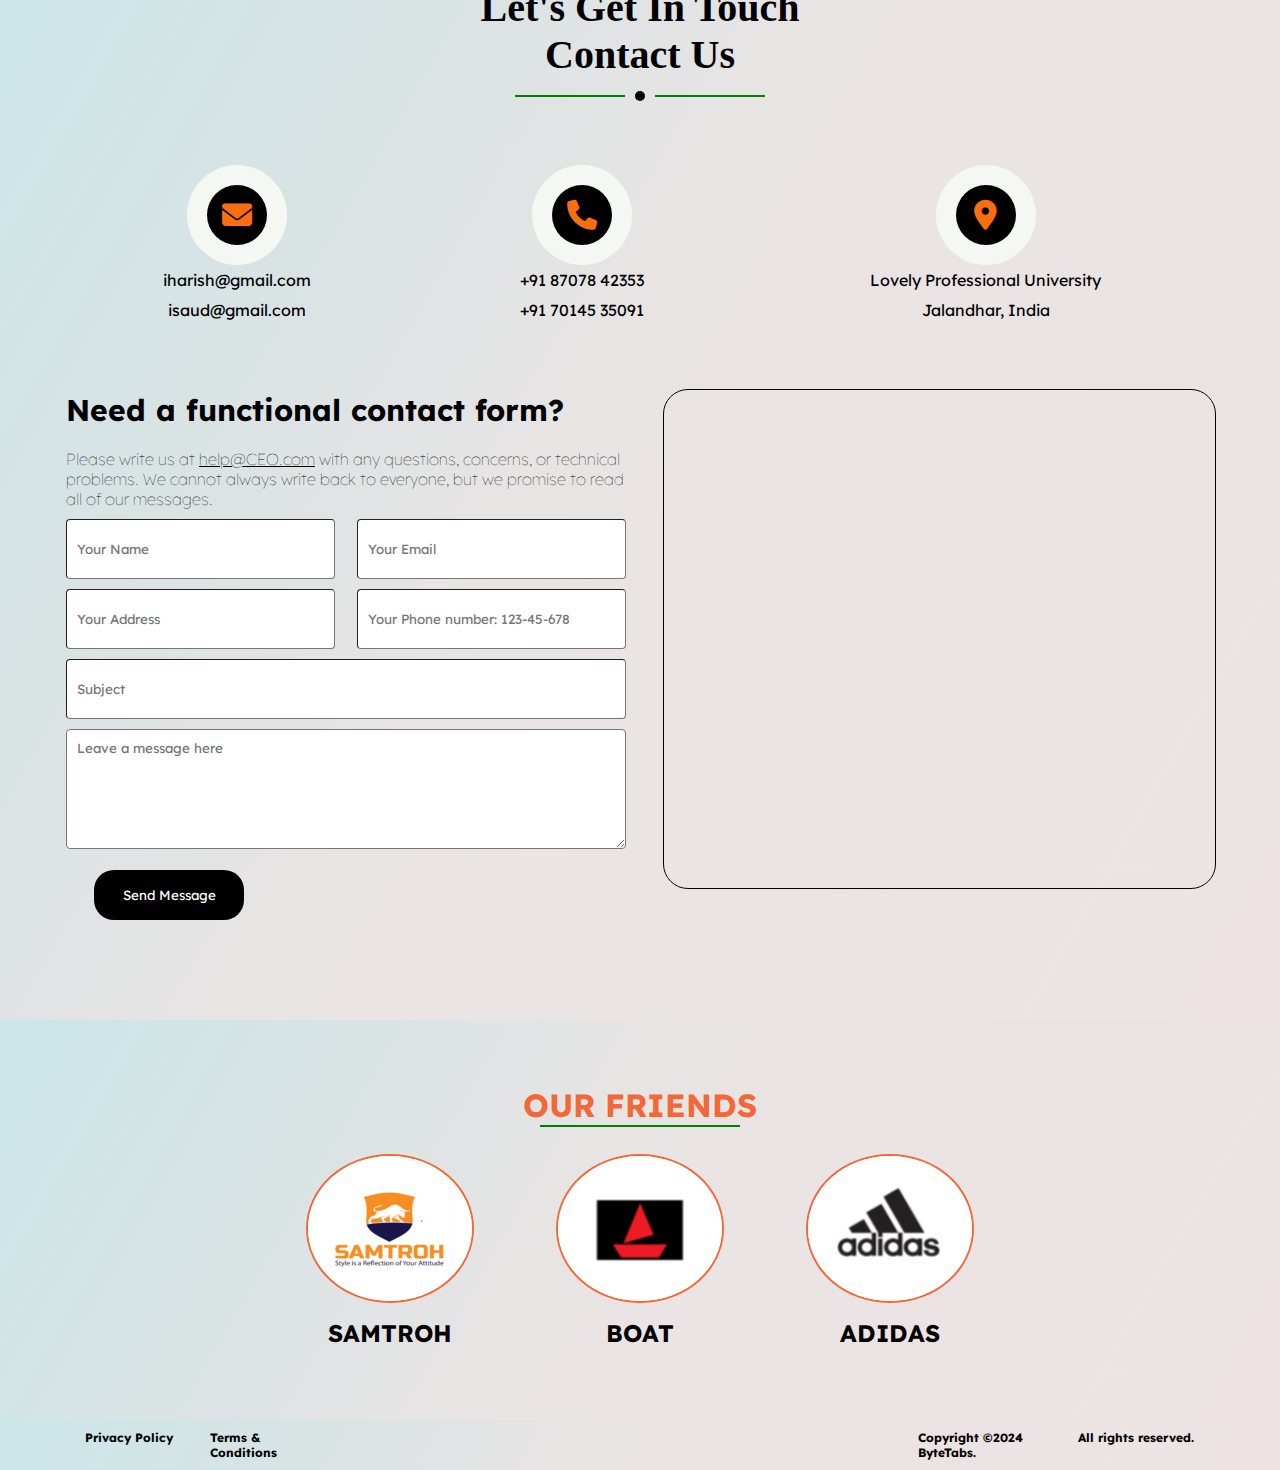
==== commit 63bb609c: "Add files via upload" ====
--- a/index.html
+++ b/index.html
@@ -369,4 +369,4 @@
 
 </body>
 
-</html>
+</html>--- a/style.css
+++ b/style.css
@@ -307,10 +307,13 @@
   width:80%;
   margin-top: 15px;
 }
-
+.card{
+  position: relative;
+}
 .card-btn{
   width:100px;
   height:40px;
+  bottom:20px;
   border-radius: 40px;
   font-size: 16px;
   font-weight: 600;
@@ -318,6 +321,7 @@
   margin-top: 20px;
   border:1px solid black;
   cursor: pointer;
+  position:absolute;
 
 }
 
@@ -533,6 +537,23 @@
   flex-direction: column;
   margin: 0 auto;
 }
+.box{
+  position: relative;
+  text-align: center;
+  color: white;
+  cursor: pointer;
+}
+
+.bottom-left {
+  position: absolute;
+  bottom: 8px;
+  left: 16px;
+  background-color:black;
+  font-size: 12px;
+  padding: 5px;
+  cursor: pointer;
+}
+
 .box1{
 height:fit-content;
   min-height:fit-content;
@@ -680,6 +701,10 @@
 }
 
 @media(max-width:800px){
+  
+.bottom-left {
+  font-size: 10px;
+}
 .navbar{
   height: 35px;
 }
@@ -691,6 +716,16 @@
 }
 }
 
+@media(max-width:650px){
+  
+  .bottom-left {
+    font-size: 8px;
+    padding: 3px;
+    bottom: 6px;
+    left: 8px;
+  }
+}
+ 
 @media(max-width:500px){
   .navbar{
     height: 30px;
@@ -700,6 +735,12 @@
     font-size: 12px;
     line-height: 12px;
     padding: 4px 10px;
+  }
+  .bottom-left {
+    font-size: 6px;
+    padding: 3px;
+    bottom: 4px;
+    left: 6px;
   }
   }
 
@@ -1046,6 +1087,316 @@
 
 
 
+
+
+  
+   /* Start about Section  */
+   .about-div {
+    width: 100%;
+    margin: 0px auto 0px auto;
+    height: 400px;
+    display: flex;
+    flex-direction: column;
+    padding-top: 50px;
+    padding-bottom: 20px;
+    justify-content: space-between;
+    
+  background:linear-gradient(300deg, #ede3e3,30%, #e9e4e4, #d8e3e4, #cae7e9); 
+    
+  }
+ 
+  .about-div .friends{
+    height:350px;
+  }
+
+  
+    .about-div .friends .friends-heading {
+    padding-top: 15px;
+    margin: auto;
+    text-align: center;
+   color: rgb(243, 104, 54);
+    height:55px;
+  }
+
+  
+  .underline {
+    text-decoration: none;
+    position: relative;
+    height: 50px;
+    padding: auto;
+  }
+  
+  .underline:after {
+    position: absolute;
+    content: '';
+    height: 2px;
+   
+    top:40px;
+    left: 50%;
+    right: 0;
+    width:200px;
+    background: green;
+    -o-transition: .5s;
+    -ms-transition: .5s;
+    -moz-transition: .5s;
+    -webkit-transition: .5s;
+    transition: .5s;
+    transform: translateX(-50%);
+  }
+  
+  .underline:hover:after {
+    width: 250px;
+    background: orange;
+  } 
+  .about-div .friends .friends-content {
+    width:70%;
+    margin-left: auto;
+    margin-right: auto;
+  }
+ 
+  .about-div .friends .friends-content {
+    height:250px;
+    max-width: 750px;
+    min-width: 750px;
+    
+}
+
+  
+  .about-div .friends .friends-content {
+    display: flex;
+    flex-direction: row;
+    justify-content:space-around;
+    align-items: center;
+    justify-items: center;
+  }
+  .about-div .friends .friends-content .frnd1,
+  .about-div .friends .friends-content .frnd2,
+  .about-div .friends .friends-content .frnd3 {
+    width:28%;
+    height:220px;
+    display: flex;
+    flex-direction: column;
+  }
+
+ 
+  .about-div .friends .friends-content .frnd1 .friend-image,
+  .about-div .friends .friends-content .frnd2 .friend-image,
+  .about-div .friends .friends-content .frnd3 .friend-image{
+    width:100%;
+    height:80%;
+    
+    display :flex;
+    justify-content: center;
+    align-items: center;
+  
+  } 
+  .about-div .friends .friends-content .frnd1 .friend-image img,
+  .about-div .friends .friends-content .frnd2 .friend-image img,
+  .about-div .friends .friends-content .frnd3 .friend-image img{
+    width:80%;
+    height:85%;
+    border-radius: 50%;
+   border:2px solid rgb(243, 104, 54);
+   overflow: hidden;
+  } 
+  .about-div .friends .friends-content .frnd1 h2,
+  .about-div .friends .friends-content .frnd2 h2,
+  .about-div .friends .friends-content .frnd3 h2{
+   text-align:center;
+   margin-top: 2px;
+  } 
+
+@media(max-width:800px){
+   
+    
+
+    .about-div .friends .friends-content {
+      height:250px;
+      min-width:550px;
+  }
+  .about-div .friends .friends-content .frnd1,
+    .about-div .friends .friends-content .frnd2,
+    .about-div .friends .friends-content .frnd3 {
+      width:32%;
+    }
+  .about-div .friends .friends-content .frnd1 .friend-image,
+  .about-div .friends .friends-content .frnd2 .friend-image,
+  .about-div .friends .friends-content .frnd3 .friend-image{
+  height:70%;
+  }
+}
+
+@media(max-width:590px) {
+
+
+.about-div .friends .friends-content{
+    width:90%;
+}
+
+.about-div .friends .friends-content {
+  height:250px;
+  max-width: 400px;
+  min-width: 400px;   
+}
+
+.about-div .friends .friends-content .frnd1,
+.about-div .friends .friends-content .frnd2,
+.about-div .friends .friends-content .frnd3 {
+  height:180px;
+}
+.about-div .friends .friends-content .frnd1 .friend-image,
+.about-div .friends .friends-content .frnd2 .friend-image,
+.about-div .friends .friends-content .frnd3 .friend-image{
+height:65%;
+}
+}
+
+@media(max-width:550px){
+  .about-div{
+    height: 300px;
+  }
+    .about-div .friends{
+        height:240px;
+    }
+   
+    .about-div .friends .friends-content {
+        height:200px;
+    }
+    .about-div .friends .friends-content .frnd1,
+    .about-div .friends .friends-content .frnd2,
+    .about-div .friends .friends-content .frnd3 {
+    
+      height:130px;
+      width:25%;
+      
+    }
+    .about-div .friends .friends-content .frnd1 img,
+    .about-div .friends .friends-content .frnd2 img,
+    .about-div .friends .friends-content .frnd3 img{
+      width:100%;
+      height:60%;
+    } 
+    .about-div .friends .friends-content .frnd1 h2,
+    .about-div .friends .friends-content .frnd2 h2,
+    .about-div .friends .friends-content .frnd3 h2{
+     text-align:center;
+    font-size: 18px;
+    } 
+
+}
+
+@media(max-width:420px){
+  .about-div{
+    height: 280px;
+  }
+    .about-div .friends .friends-content .frnd1 h2,
+    .about-div .friends .friends-content .frnd2 h2,
+    .about-div .friends .friends-content .frnd3 h2{
+     text-align:center;
+    font-size: 14px;
+    } 
+}
+
+@media(max-width:400px){
+   
+    .about-div .friends .friends-content {
+      height:150px;
+      max-width: 320px;
+      min-width: 320px;   
+    }
+    
+    .about-div .friends .friends-content .frnd1,
+    .about-div .friends .friends-content .frnd2,
+    .about-div .friends .friends-content .frnd3 {
+      height:120px;
+      width:28%;
+      
+    
+    }
+    .about-div .friends .friends-content .frnd1 .friend-image,
+    .about-div .friends .friends-content .frnd2 .friend-image,
+    .about-div .friends .friends-content .frnd3 .friend-image{
+    height:65%;
+    }
+}
+
+
+@media(max-width:370px){
+    .about-div {
+      height: 250px;
+    }
+    
+    .about-div .friends .friends-content .frnd1,
+    .about-div .friends .friends-content .frnd2,
+    .about-div .friends .friends-content .frnd3 {
+    
+      height:120px;
+      width:30%;
+      
+    }
+    .about-div .friends .friends-content .frnd1 img,
+    .about-div .friends .friends-content .frnd2 img,
+    .about-div .friends .friends-content .frnd3 img{
+      width:100%;
+      height:90%;
+    } 
+    .about-div .friends .friends-content .frnd1 h2,
+    .about-div .friends .friends-content .frnd2 h2,
+    .about-div .friends .friends-content .frnd3 h2{
+     text-align:center;
+    font-size: 12px;
+    } 
+}
+
+
+
+
+
+
+
+
+
+
+
+
+
+
+
+
+
+
+
+@media(max-width:450px) {
+    .underline h1 {
+      font-size: 28px;
+    }
+  }
+  
+  @media(max-width:350px) {
+      
+  .about-div .friends .friends-heading {
+  padding-top: 15px;
+  height:50px;
+}
+
+    .underline h1 {
+      font-size: 22px;
+      
+    }
+    .underline:after {
+      top:27px;
+      width:150px;
+    }
+  }
+
+   /* End about Section  */
+  
+  
+  
+  
+
+
+
   /* Start Footer */
   footer {
     width: 100%;
@@ -1137,4 +1488,4 @@
     display: block;
 
   }
-}
+}